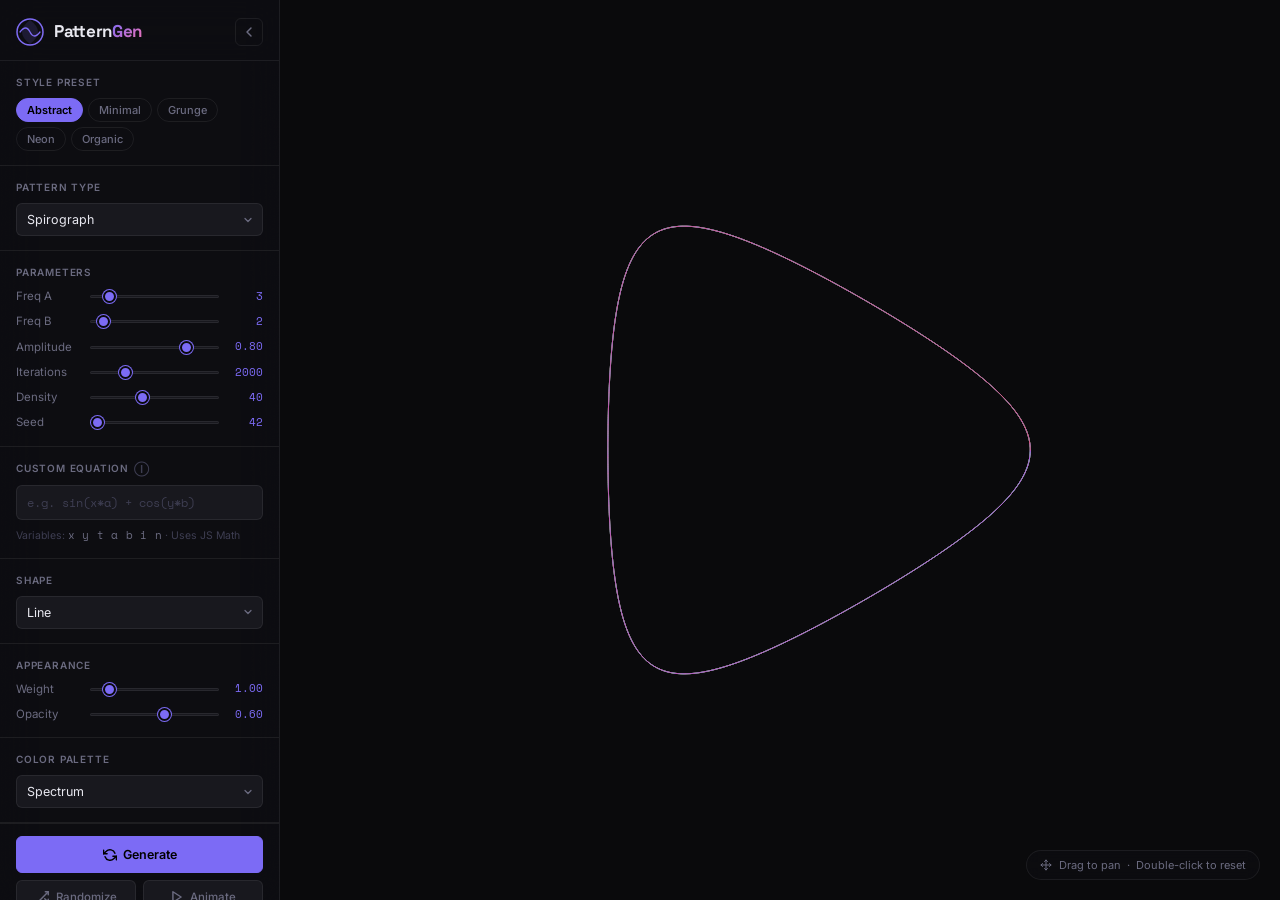
==== PatternGen/index.html @ 77119f1d "Added new app(patgen)" ====
<!DOCTYPE html>
<html lang="en">

<head>
    <meta charset="UTF-8" />
    <meta name="viewport" content="width=device-width, initial-scale=1.0" />
    <title>Pattern Generator — EverydAI</title>
    <meta name="description"
        content="Procedural aesthetic pattern generator — abstract, minimal, grunge, neon, organic. Driven by math, equations, and shapes." />
    <link rel="preconnect" href="https://fonts.googleapis.com" />
    <link rel="preconnect" href="https://fonts.gstatic.com" crossorigin />
    <link
        href="https://fonts.googleapis.com/css2?family=Inter:wght@300;400;500;600;700&family=Space+Grotesk:wght@400;500;600;700;800&family=Space+Mono:wght@400;700&display=swap"
        rel="stylesheet" />
    <link rel="stylesheet" href="style.css" />
</head>

<body data-preset="abstract">

    <!-- Background noise texture overlay -->
    <div class="bg-noise" aria-hidden="true"></div>

    <!-- ── App Shell ── -->
    <div class="app-shell">

        <!-- ── Sidebar ── -->
        <aside class="sidebar" id="sidebar">

            <!-- Sidebar header -->
            <div class="sidebar-header">
                <div class="app-logo">
                    <svg width="28" height="28" viewBox="0 0 28 28" fill="none" xmlns="http://www.w3.org/2000/svg"
                        aria-hidden="true">
                        <circle cx="14" cy="14" r="13" stroke="url(#pg-grad)" stroke-width="1.5" fill="none" />
                        <path d="M14 2 Q22 8 22 14 Q22 20 14 26 Q6 20 6 14 Q6 8 14 2Z" fill="url(#pg-grad)"
                            opacity="0.15" />
                        <path d="M4 14 Q10 6 14 14 Q18 22 24 14" stroke="url(#pg-grad)" stroke-width="1.3" fill="none"
                            stroke-linecap="round" />
                        <defs>
                            <linearGradient id="pg-grad" x1="0" y1="0" x2="28" y2="28">
                                <stop offset="0%" stop-color="var(--accent-a)" />
                                <stop offset="100%" stop-color="var(--accent-b)" />
                            </linearGradient>
                        </defs>
                    </svg>
                    <span class="app-title">Pattern<span class="accent-text">Gen</span></span>
                </div>
                <button class="sidebar-toggle" id="sidebar-toggle" title="Collapse sidebar" aria-label="Toggle sidebar">
                    <svg width="16" height="16" viewBox="0 0 24 24" fill="none" stroke="currentColor" stroke-width="2.2"
                        stroke-linecap="round" stroke-linejoin="round">
                        <polyline points="15 18 9 12 15 6"></polyline>
                    </svg>
                </button>
            </div>

            <!-- Style Presets -->
            <div class="control-group">
                <label class="group-label">Style Preset</label>
                <div class="preset-pills" id="preset-pills">
                    <button class="preset-pill active" data-preset="abstract">Abstract</button>
                    <button class="preset-pill" data-preset="minimal">Minimal</button>
                    <button class="preset-pill" data-preset="grunge">Grunge</button>
                    <button class="preset-pill" data-preset="neon">Neon</button>
                    <button class="preset-pill" data-preset="organic">Organic</button>
                </div>
            </div>

            <!-- Pattern Type -->
            <div class="control-group">
                <label class="group-label" for="pattern-type">Pattern Type</label>
                <div class="select-wrap">
                    <select id="pattern-type" class="styled-select">
                        <option value="spirograph">Spirograph</option>
                        <option value="lissajous">Lissajous</option>
                        <option value="rose">Rose Curve</option>
                        <option value="flowfield">Flow Field</option>
                        <option value="truchet">Truchet Tiles</option>
                        <option value="gridnoise">Grid Noise</option>
                        <option value="fractal">Fractal Burst</option>
                        <option value="crosshatch">Crosshatch</option>
                    </select>
                    <svg class="select-arrow" width="12" height="12" viewBox="0 0 24 24" fill="none"
                        stroke="currentColor" stroke-width="2.5" stroke-linecap="round" stroke-linejoin="round"
                        aria-hidden="true">
                        <polyline points="6 9 12 15 18 9"></polyline>
                    </svg>
                </div>
            </div>

            <!-- Numeric Controls -->
            <div class="control-group">
                <label class="group-label">Parameters</label>

                <div class="slider-row">
                    <span class="slider-label">Freq A</span>
                    <input type="range" id="freq-a" class="styled-range" min="1" max="20" step="0.5" value="3" />
                    <span class="slider-val" id="freq-a-val">3</span>
                </div>

                <div class="slider-row">
                    <span class="slider-label">Freq B</span>
                    <input type="range" id="freq-b" class="styled-range" min="1" max="20" step="0.5" value="2" />
                    <span class="slider-val" id="freq-b-val">2</span>
                </div>

                <div class="slider-row">
                    <span class="slider-label">Amplitude</span>
                    <input type="range" id="amplitude" class="styled-range" min="0.1" max="1" step="0.01" value="0.8" />
                    <span class="slider-val" id="amplitude-val">0.8</span>
                </div>

                <div class="slider-row">
                    <span class="slider-label">Iterations</span>
                    <input type="range" id="iterations" class="styled-range" min="50" max="8000" step="50"
                        value="2000" />
                    <span class="slider-val" id="iterations-val">2000</span>
                </div>

                <div class="slider-row">
                    <span class="slider-label">Density</span>
                    <input type="range" id="density" class="styled-range" min="1" max="100" step="1" value="40" />
                    <span class="slider-val" id="density-val">40</span>
                </div>

                <div class="slider-row">
                    <span class="slider-label">Seed</span>
                    <input type="range" id="seed" class="styled-range" min="0" max="9999" step="1" value="42" />
                    <span class="slider-val" id="seed-val">42</span>
                </div>
            </div>

            <!-- Equation field -->
            <div class="control-group">
                <label class="group-label" for="equation">Custom Equation
                    <span class="group-hint"
                        title="Variables: x, y, t, a, b, i, n. Applied per iteration to modulate the output.">ⓘ</span>
                </label>
                <div class="eq-input-wrap">
                    <input type="text" id="equation" class="eq-input" placeholder="e.g. sin(x*a) + cos(y*b)"
                        spellcheck="false" autocomplete="off" />
                    <span class="eq-status" id="eq-status"></span>
                </div>
                <p class="eq-hint">Variables: <code>x y t a b i n</code> · Uses JS Math</p>
            </div>

            <!-- Shape & Style -->
            <div class="control-group">
                <label class="group-label" for="shape-type">Shape</label>
                <div class="select-wrap">
                    <select id="shape-type" class="styled-select">
                        <option value="line">Line</option>
                        <option value="circle">Circle</option>
                        <option value="polygon">Polygon</option>
                        <option value="arc">Arc</option>
                        <option value="dot">Dot</option>
                    </select>
                    <svg class="select-arrow" width="12" height="12" viewBox="0 0 24 24" fill="none"
                        stroke="currentColor" stroke-width="2.5" stroke-linecap="round" stroke-linejoin="round"
                        aria-hidden="true">
                        <polyline points="6 9 12 15 18 9"></polyline>
                    </svg>
                </div>
                <!-- Polygon sides — shown only when shape = polygon -->
                <div class="slider-row poly-sides-row" id="poly-sides-row">
                    <span class="slider-label">Sides</span>
                    <input type="range" id="poly-sides" class="styled-range" min="3" max="12" step="1" value="6" />
                    <span class="slider-val" id="poly-sides-val">6</span>
                </div>
            </div>

            <div class="control-group">
                <label class="group-label">Appearance</label>

                <div class="slider-row">
                    <span class="slider-label">Weight</span>
                    <input type="range" id="line-weight" class="styled-range" min="0.2" max="8" step="0.1" value="1" />
                    <span class="slider-val" id="line-weight-val">1</span>
                </div>

                <div class="slider-row">
                    <span class="slider-label">Opacity</span>
                    <input type="range" id="opacity" class="styled-range" min="0.02" max="1" step="0.01" value="0.6" />
                    <span class="slider-val" id="opacity-val">0.6</span>
                </div>
            </div>

            <!-- Color Palette -->
            <div class="control-group">
                <label class="group-label" for="color-palette">Color Palette</label>
                <div class="select-wrap">
                    <select id="color-palette" class="styled-select">
                        <option value="mono">Mono</option>
                        <option value="duotone">Duotone</option>
                        <option value="spectrum" selected>Spectrum</option>
                        <option value="grunge">Grunge</option>
                        <option value="neon">Neon</option>
                        <option value="fire">Fire</option>
                        <option value="ice">Ice</option>
                    </select>
                    <svg class="select-arrow" width="12" height="12" viewBox="0 0 24 24" fill="none"
                        stroke="currentColor" stroke-width="2.5" stroke-linecap="round" stroke-linejoin="round"
                        aria-hidden="true">
                        <polyline points="6 9 12 15 18 9"></polyline>
                    </svg>
                </div>
            </div>

            <!-- Sidebar footer actions -->
            <div class="sidebar-actions">
                <button class="btn-action btn-generate" id="btn-generate">
                    <svg width="14" height="14" viewBox="0 0 24 24" fill="none" stroke="currentColor" stroke-width="2.5"
                        stroke-linecap="round" stroke-linejoin="round">
                        <polyline points="1 4 1 10 7 10" />
                        <polyline points="23 20 23 14 17 14" />
                        <path d="M20.49 9A9 9 0 0 0 5.64 5.64L1 10m22 4l-4.64 4.36A9 9 0 0 1 3.51 15" />
                    </svg>
                    Generate
                </button>
                <button class="btn-action btn-randomize" id="btn-randomize">
                    <svg width="14" height="14" viewBox="0 0 24 24" fill="none" stroke="currentColor" stroke-width="2.5"
                        stroke-linecap="round" stroke-linejoin="round">
                        <polyline points="16 3 21 3 21 8" />
                        <line x1="4" y1="20" x2="21" y2="3" />
                        <polyline points="21 16 21 21 16 21" />
                        <line x1="15" y1="15" x2="21" y2="21" />
                    </svg>
                    Randomize
                </button>
                <button class="btn-action btn-animate" id="btn-animate">
                    <svg width="14" height="14" viewBox="0 0 24 24" fill="none" stroke="currentColor" stroke-width="2.5"
                        stroke-linecap="round" stroke-linejoin="round">
                        <polygon points="5 3 19 12 5 21 5 3" />
                    </svg>
                    Animate
                </button>
                <button class="btn-action btn-export" id="btn-export">
                    <svg width="14" height="14" viewBox="0 0 24 24" fill="none" stroke="currentColor" stroke-width="2.5"
                        stroke-linecap="round" stroke-linejoin="round">
                        <path d="M21 15v4a2 2 0 0 1-2 2H5a2 2 0 0 1-2-2v-4" />
                        <polyline points="7 10 12 15 17 10" />
                        <line x1="12" y1="15" x2="12" y2="3" />
                    </svg>
                    Export PNG
                </button>
            </div>

        </aside>

        <!-- ── Canvas Stage ── -->
        <main class="stage" id="stage">

            <!-- Floating toolbar when sidebar is collapsed -->
            <div class="stage-toolbar" id="stage-toolbar">
                <button class="stage-tb-btn" id="expand-sidebar" title="Open controls"
                    aria-label="Open controls sidebar">
                    <svg width="16" height="16" viewBox="0 0 24 24" fill="none" stroke="currentColor" stroke-width="2.2"
                        stroke-linecap="round" stroke-linejoin="round">
                        <line x1="3" y1="6" x2="21" y2="6" />
                        <line x1="3" y1="12" x2="21" y2="12" />
                        <line x1="3" y1="18" x2="21" y2="18" />
                    </svg>
                </button>
                <span class="stage-tb-label" id="active-pattern-label">Spirograph</span>
                <span class="stage-preset-badge" id="active-preset-badge">Abstract</span>
            </div>

            <canvas id="pattern-canvas" title="Drag to pan · Double-click to reset"></canvas>
            <!-- Pan hint (fades after first drag) -->
            <div class="pan-hint" id="pan-hint" aria-hidden="true">
                <svg width="12" height="12" viewBox="0 0 24 24" fill="none" stroke="currentColor" stroke-width="2"
                    stroke-linecap="round" stroke-linejoin="round">
                    <path d="M5 9l-3 3 3 3M9 5l3-3 3 3M15 19l-3 3-3-3M19 9l3 3-3 3M2 12h20M12 2v20" />
                </svg>
                Drag to pan &nbsp;·&nbsp; Double-click to reset
            </div>

            <!-- Render overlay (loading spinner) -->
            <div class="render-overlay" id="render-overlay" aria-hidden="true">
                <div class="render-spinner"></div>
            </div>

            <!-- Error toast -->
            <div class="toast" id="toast" role="status" aria-live="polite"></div>

        </main>

    </div>

    <script src="app.js"></script>
</body>

</html>
---- PatternGen/style.css ----
/* ──────────────────────────────────────────────────────────────
   Pattern Generator — style.css
   EverydAI · Dark-first, premium aesthetic
────────────────────────────────────────────────────────────── */

/* ── Google Fonts imported in HTML ── */

/* ── Design tokens ── */
:root {
    --bg: #0a0a0c;
    --surface: #111115;
    --surface-2: #18181e;
    --border: rgba(255, 255, 255, 0.07);
    --border-hover: rgba(255, 255, 255, 0.14);
    --text: #e8e8f0;
    --text-muted: #6b6b80;
    --text-dim: #3e3e52;

    --accent-a: #7c6bf5;
    --accent-b: #f072b6;
    --accent-mid: #a168dd;

    --sidebar-w: 280px;
    --sidebar-bg: rgba(14, 14, 18, 0.92);

    --radius-sm: 6px;
    --radius-md: 10px;
    --radius-lg: 16px;

    --shadow-card: 0 0 0 1px var(--border), 0 8px 32px rgba(0, 0, 0, 0.45);

    --font-sans: 'Inter', system-ui, sans-serif;
    --font-display: 'Space Grotesk', system-ui, sans-serif;
    --font-mono: 'Space Mono', monospace;

    --ease-out: cubic-bezier(0.22, 1, 0.36, 1);
    --ease-spring: cubic-bezier(0.34, 1.56, 0.64, 1);

    /* Preset overrides */
    --preset-accent: var(--accent-a);
}

/* Preset-specific accent colors */
[data-preset="abstract"] {
    --preset-accent: #7c6bf5;
    --preset-accent-b: #f072b6;
}

[data-preset="minimal"] {
    --preset-accent: #d0d0d8;
    --preset-accent-b: #888896;
}

[data-preset="grunge"] {
    --preset-accent: #b05a2a;
    --preset-accent-b: #7a4010;
}

[data-preset="neon"] {
    --preset-accent: #00ffe0;
    --preset-accent-b: #ff00aa;
}

[data-preset="organic"] {
    --preset-accent: #4ec994;
    --preset-accent-b: #b8e04a;
}

/* ── Reset ── */
*,
*::before,
*::after {
    box-sizing: border-box;
    margin: 0;
    padding: 0;
}

html,
body {
    height: 100%;
    width: 100%;
    overflow: hidden;
}

body {
    font-family: var(--font-sans);
    background: var(--bg);
    color: var(--text);
    font-size: 13px;
    line-height: 1.5;
    -webkit-font-smoothing: antialiased;
}

/* ── Noise texture overlay ── */
.bg-noise {
    position: fixed;
    inset: 0;
    pointer-events: none;
    z-index: 0;
    opacity: 0.04;
    background-image: url("data:image/svg+xml,%3Csvg viewBox='0 0 256 256' xmlns='http://www.w3.org/2000/svg'%3E%3Cfilter id='n'%3E%3CfeTurbulence type='fractalNoise' baseFrequency='0.9' numOctaves='4' stitchTiles='stitch'/%3E%3C/filter%3E%3Crect width='100%25' height='100%25' filter='url(%23n)'/%3E%3C/svg%3E");
    background-size: 200px 200px;
}

/* ── App shell ── */
.app-shell {
    position: relative;
    z-index: 1;
    display: flex;
    height: 100vh;
    width: 100vw;
    overflow: hidden;
}

/* ══════════════════════════════════════════
   SIDEBAR
══════════════════════════════════════════ */
.sidebar {
    width: var(--sidebar-w);
    min-width: var(--sidebar-w);
    height: 100%;
    background: var(--sidebar-bg);
    backdrop-filter: blur(20px) saturate(1.4);
    -webkit-backdrop-filter: blur(20px) saturate(1.4);
    border-right: 1px solid var(--border);
    display: flex;
    flex-direction: column;
    gap: 0;
    overflow-y: auto;
    overflow-x: hidden;
    transition: width 0.35s var(--ease-out), min-width 0.35s var(--ease-out), opacity 0.3s ease;
    scrollbar-width: thin;
    scrollbar-color: var(--border) transparent;
}

.sidebar::-webkit-scrollbar {
    width: 4px;
}

.sidebar::-webkit-scrollbar-track {
    background: transparent;
}

.sidebar::-webkit-scrollbar-thumb {
    background: var(--border);
    border-radius: 4px;
}

.sidebar.collapsed {
    width: 0;
    min-width: 0;
    opacity: 0;
    pointer-events: none;
}

/* ── Sidebar header ── */
.sidebar-header {
    display: flex;
    align-items: center;
    justify-content: space-between;
    padding: 18px 16px 14px;
    border-bottom: 1px solid var(--border);
    position: sticky;
    top: 0;
    background: var(--sidebar-bg);
    backdrop-filter: blur(20px);
    z-index: 10;
}

.app-logo {
    display: flex;
    align-items: center;
    gap: 10px;
}

.app-title {
    font-family: var(--font-display);
    font-size: 17px;
    font-weight: 700;
    letter-spacing: -0.3px;
    color: var(--text);
}

.accent-text {
    background: linear-gradient(135deg, var(--preset-accent), var(--preset-accent-b, var(--accent-b)));
    -webkit-background-clip: text;
    -webkit-text-fill-color: transparent;
    background-clip: text;
}

.sidebar-toggle {
    width: 28px;
    height: 28px;
    border: 1px solid var(--border);
    border-radius: var(--radius-sm);
    background: transparent;
    color: var(--text-muted);
    cursor: pointer;
    display: flex;
    align-items: center;
    justify-content: center;
    transition: background 0.2s, color 0.2s, border-color 0.2s;
}

.sidebar-toggle:hover {
    background: var(--surface-2);
    color: var(--text);
    border-color: var(--border-hover);
}

/* ── Control groups ── */
.control-group {
    padding: 14px 16px;
    border-bottom: 1px solid var(--border);
    display: flex;
    flex-direction: column;
    gap: 8px;
}

.group-label {
    font-size: 10px;
    font-weight: 600;
    letter-spacing: 0.08em;
    text-transform: uppercase;
    color: var(--text-muted);
    display: flex;
    align-items: center;
    gap: 5px;
}

.group-hint {
    cursor: help;
    color: var(--text-dim);
    font-style: normal;
    font-size: 11px;
    transition: color 0.2s;
}

.group-hint:hover {
    color: var(--preset-accent);
}

/* ── Preset pills ── */
.preset-pills {
    display: flex;
    flex-wrap: wrap;
    gap: 5px;
}

.preset-pill {
    padding: 4px 10px;
    border-radius: 20px;
    border: 1px solid var(--border);
    background: transparent;
    color: var(--text-muted);
    font-size: 11px;
    font-family: var(--font-sans);
    font-weight: 500;
    cursor: pointer;
    transition: all 0.2s var(--ease-out);
    white-space: nowrap;
}

.preset-pill:hover {
    border-color: var(--border-hover);
    color: var(--text);
}

.preset-pill.active {
    background: var(--preset-accent);
    border-color: var(--preset-accent);
    color: #000;
    font-weight: 600;
}

[data-preset="minimal"] .preset-pill.active {
    color: #111;
}

[data-preset="grunge"] .preset-pill.active {
    color: #f0e0d0;
}

/* ── Styled select ── */
.select-wrap {
    position: relative;
}

.styled-select {
    width: 100%;
    padding: 8px 30px 8px 10px;
    background: var(--surface-2);
    border: 1px solid var(--border);
    border-radius: var(--radius-sm);
    color: var(--text);
    font-family: var(--font-sans);
    font-size: 12.5px;
    cursor: pointer;
    appearance: none;
    -webkit-appearance: none;
    outline: none;
    transition: border-color 0.2s;
}

.styled-select:hover {
    border-color: var(--border-hover);
}

.styled-select:focus {
    border-color: var(--preset-accent);
}

.styled-select option {
    background: var(--surface);
    color: var(--text);
}

.select-arrow {
    position: absolute;
    right: 9px;
    top: 50%;
    transform: translateY(-50%);
    color: var(--text-muted);
    pointer-events: none;
}

/* ── Sliders ── */
.slider-row {
    display: grid;
    grid-template-columns: 66px 1fr 36px;
    align-items: center;
    gap: 8px;
}

.slider-label {
    font-size: 11.5px;
    color: var(--text-muted);
    white-space: nowrap;
}

.slider-val {
    font-family: var(--font-mono);
    font-size: 10.5px;
    color: var(--preset-accent);
    text-align: right;
}

.styled-range {
    -webkit-appearance: none;
    appearance: none;
    width: 100%;
    height: 3px;
    background: var(--surface-2);
    border-radius: 8px;
    outline: none;
    cursor: pointer;
    border: 1px solid var(--border);
    transition: background 0.2s;
}

.styled-range::-webkit-slider-thumb {
    -webkit-appearance: none;
    appearance: none;
    width: 13px;
    height: 13px;
    border-radius: 50%;
    background: var(--preset-accent);
    cursor: pointer;
    border: 2px solid var(--bg);
    box-shadow: 0 0 0 1px var(--preset-accent);
    transition: transform 0.15s var(--ease-spring), box-shadow 0.15s;
}

.styled-range::-webkit-slider-thumb:hover {
    transform: scale(1.25);
    box-shadow: 0 0 0 3px rgba(124, 107, 245, 0.25);
}

.styled-range::-moz-range-thumb {
    width: 13px;
    height: 13px;
    border-radius: 50%;
    background: var(--preset-accent);
    cursor: pointer;
    border: 2px solid var(--bg);
}

/* ── Equation input ── */
.eq-input-wrap {
    position: relative;
}

.eq-input {
    width: 100%;
    padding: 8px 28px 8px 10px;
    background: var(--surface-2);
    border: 1px solid var(--border);
    border-radius: var(--radius-sm);
    color: var(--text);
    font-family: var(--font-mono);
    font-size: 11.5px;
    outline: none;
    transition: border-color 0.2s;
}

.eq-input::placeholder {
    color: var(--text-dim);
}

.eq-input:hover {
    border-color: var(--border-hover);
}

.eq-input:focus {
    border-color: var(--preset-accent);
}

.eq-input.eq-error {
    border-color: #e05c5c;
}

.eq-input.eq-ok {
    border-color: #4ec994;
}

.eq-status {
    position: absolute;
    right: 9px;
    top: 50%;
    transform: translateY(-50%);
    font-size: 13px;
    pointer-events: none;
}

.eq-hint {
    font-size: 10.5px;
    color: var(--text-dim);
    line-height: 1.4;
}

.eq-hint code {
    font-family: var(--font-mono);
    color: var(--text-muted);
    letter-spacing: 0.02em;
}

/* ── Sidebar action buttons ── */
.sidebar-actions {
    padding: 12px 16px 20px;
    display: grid;
    grid-template-columns: 1fr 1fr;
    gap: 7px;
    margin-top: auto;
    border-top: 1px solid var(--border);
}

.btn-action {
    display: flex;
    align-items: center;
    justify-content: center;
    gap: 6px;
    padding: 9px 10px;
    border-radius: var(--radius-sm);
    border: 1px solid var(--border);
    background: var(--surface-2);
    color: var(--text-muted);
    font-family: var(--font-sans);
    font-size: 11.5px;
    font-weight: 500;
    cursor: pointer;
    transition: all 0.2s var(--ease-out);
    white-space: nowrap;
}

.btn-action:hover {
    border-color: var(--border-hover);
    color: var(--text);
    background: var(--surface);
    transform: translateY(-1px);
}

.btn-generate {
    grid-column: 1 / -1;
    background: var(--preset-accent);
    border-color: var(--preset-accent);
    color: #000;
    font-weight: 600;
    font-size: 12.5px;
    padding: 10px;
}

.btn-generate:hover {
    opacity: 0.88;
    color: #000;
    background: var(--preset-accent);
    border-color: var(--preset-accent);
}

.btn-animate.is-animating {
    background: rgba(78, 201, 148, 0.15);
    border-color: #4ec994;
    color: #4ec994;
}

.btn-animate.is-animating:hover {
    background: rgba(78, 201, 148, 0.22);
}

/* ══════════════════════════════════════════
   STAGE / CANVAS
══════════════════════════════════════════ */
.stage {
    flex: 1;
    position: relative;
    display: flex;
    align-items: center;
    justify-content: center;
    overflow: hidden;
    background: var(--bg);
    transition: background 0.5s ease;
}

/* Stage background per preset */
[data-preset="grunge"] .stage {
    background: #0c0a08;
}

[data-preset="neon"] .stage {
    background: #04040e;
}

[data-preset="organic"] .stage {
    background: #060e0a;
}

[data-preset="minimal"] .stage {
    background: #0f0f0f;
}

/* ── Pan hint ── */
.pan-hint {
    position: absolute;
    bottom: 20px;
    right: 20px;
    display: flex;
    align-items: center;
    gap: 7px;
    font-size: 11px;
    color: var(--text-muted);
    background: rgba(14, 14, 18, 0.7);
    border: 1px solid var(--border);
    border-radius: 20px;
    padding: 6px 13px;
    pointer-events: none;
    backdrop-filter: blur(8px);
    opacity: 1;
    transition: opacity 0.6s ease;
    z-index: 10;
}

.pan-hint.hidden {
    opacity: 0;
}

/* ── Poly sides row (hidden unless polygon selected) ── */
.poly-sides-row {
    display: none;
    margin-top: 8px;
    padding-top: 8px;
    border-top: 1px solid var(--border);
}

.poly-sides-row.visible {
    display: grid;
}

#pattern-canvas {
    display: block;
    cursor: grab;
}

#pattern-canvas.dragging {
    cursor: grabbing;
}

#pattern-canvas {
    position: absolute;
    inset: 0;
    width: 100% !important;
    height: 100% !important;
}

/* ── Stage floating toolbar ── */
.stage-toolbar {
    position: absolute;
    top: 16px;
    left: 16px;
    display: flex;
    align-items: center;
    gap: 8px;
    z-index: 20;
    opacity: 0;
    pointer-events: none;
    transition: opacity 0.25s ease;
}

.sidebar.collapsed~.stage .stage-toolbar,
.stage-toolbar.visible {
    opacity: 1;
    pointer-events: all;
}

.stage-tb-btn {
    width: 34px;
    height: 34px;
    border-radius: var(--radius-sm);
    border: 1px solid var(--border);
    background: rgba(14, 14, 18, 0.85);
    backdrop-filter: blur(12px);
    color: var(--text-muted);
    cursor: pointer;
    display: flex;
    align-items: center;
    justify-content: center;
    transition: all 0.2s;
}

.stage-tb-btn:hover {
    color: var(--text);
    border-color: var(--border-hover);
}

.stage-tb-label {
    font-family: var(--font-display);
    font-size: 12px;
    font-weight: 600;
    color: var(--text-muted);
    padding: 5px 10px;
    background: rgba(14, 14, 18, 0.8);
    backdrop-filter: blur(12px);
    border: 1px solid var(--border);
    border-radius: var(--radius-sm);
}

.stage-preset-badge {
    font-size: 10px;
    font-weight: 600;
    letter-spacing: 0.06em;
    text-transform: uppercase;
    color: var(--preset-accent);
    padding: 4px 9px;
    border: 1px solid var(--preset-accent);
    border-radius: 20px;
    background: rgba(124, 107, 245, 0.08);
}

/* ── Render overlay ── */
.render-overlay {
    position: absolute;
    inset: 0;
    display: flex;
    align-items: center;
    justify-content: center;
    background: rgba(10, 10, 12, 0.6);
    backdrop-filter: blur(4px);
    z-index: 30;
    opacity: 0;
    pointer-events: none;
    transition: opacity 0.2s;
}

.render-overlay.visible {
    opacity: 1;
    pointer-events: all;
}

.render-spinner {
    width: 36px;
    height: 36px;
    border: 2px solid var(--border);
    border-top-color: var(--preset-accent);
    border-radius: 50%;
    animation: spin 0.7s linear infinite;
}

@keyframes spin {
    to {
        transform: rotate(360deg);
    }
}

/* ── Toast ── */
.toast {
    position: absolute;
    bottom: 24px;
    left: 50%;
    transform: translateX(-50%) translateY(12px);
    background: var(--surface);
    border: 1px solid var(--border);
    color: var(--text);
    font-size: 12px;
    font-weight: 500;
    padding: 9px 18px;
    border-radius: 20px;
    backdrop-filter: blur(12px);
    white-space: nowrap;
    opacity: 0;
    pointer-events: none;
    transition: opacity 0.25s, transform 0.25s var(--ease-out);
    z-index: 50;
    box-shadow: var(--shadow-card);
}

.toast.show {
    opacity: 1;
    transform: translateX(-50%) translateY(0);
}

/* ══════════════════════════════════════════
   ANIMATIONS & TRANSITIONS
══════════════════════════════════════════ */
@keyframes float-in {
    from {
        opacity: 0;
        transform: translateY(6px);
    }

    to {
        opacity: 1;
        transform: translateY(0);
    }
}

.sidebar>* {
    animation: float-in 0.35s var(--ease-out) both;
}

/* Stagger sidebar sections */
.sidebar>*:nth-child(1) {
    animation-delay: 0.02s;
}

.sidebar>*:nth-child(2) {
    animation-delay: 0.05s;
}

.sidebar>*:nth-child(3) {
    animation-delay: 0.08s;
}

.sidebar>*:nth-child(4) {
    animation-delay: 0.11s;
}

.sidebar>*:nth-child(5) {
    animation-delay: 0.14s;
}

.sidebar>*:nth-child(6) {
    animation-delay: 0.17s;
}

.sidebar>*:nth-child(7) {
    animation-delay: 0.20s;
}

.sidebar>*:nth-child(8) {
    animation-delay: 0.23s;
}

/* ── Scrollbar for entire page ── */
::-webkit-scrollbar {
    width: 5px;
    height: 5px;
}

::-webkit-scrollbar-track {
    background: transparent;
}

::-webkit-scrollbar-thumb {
    background: var(--border);
    border-radius: 8px;
}

::-webkit-scrollbar-thumb:hover {
    background: var(--border-hover);
}

/* ── Focus styles ── */
*:focus-visible {
    outline: 2px solid var(--preset-accent);
    outline-offset: 2px;
}
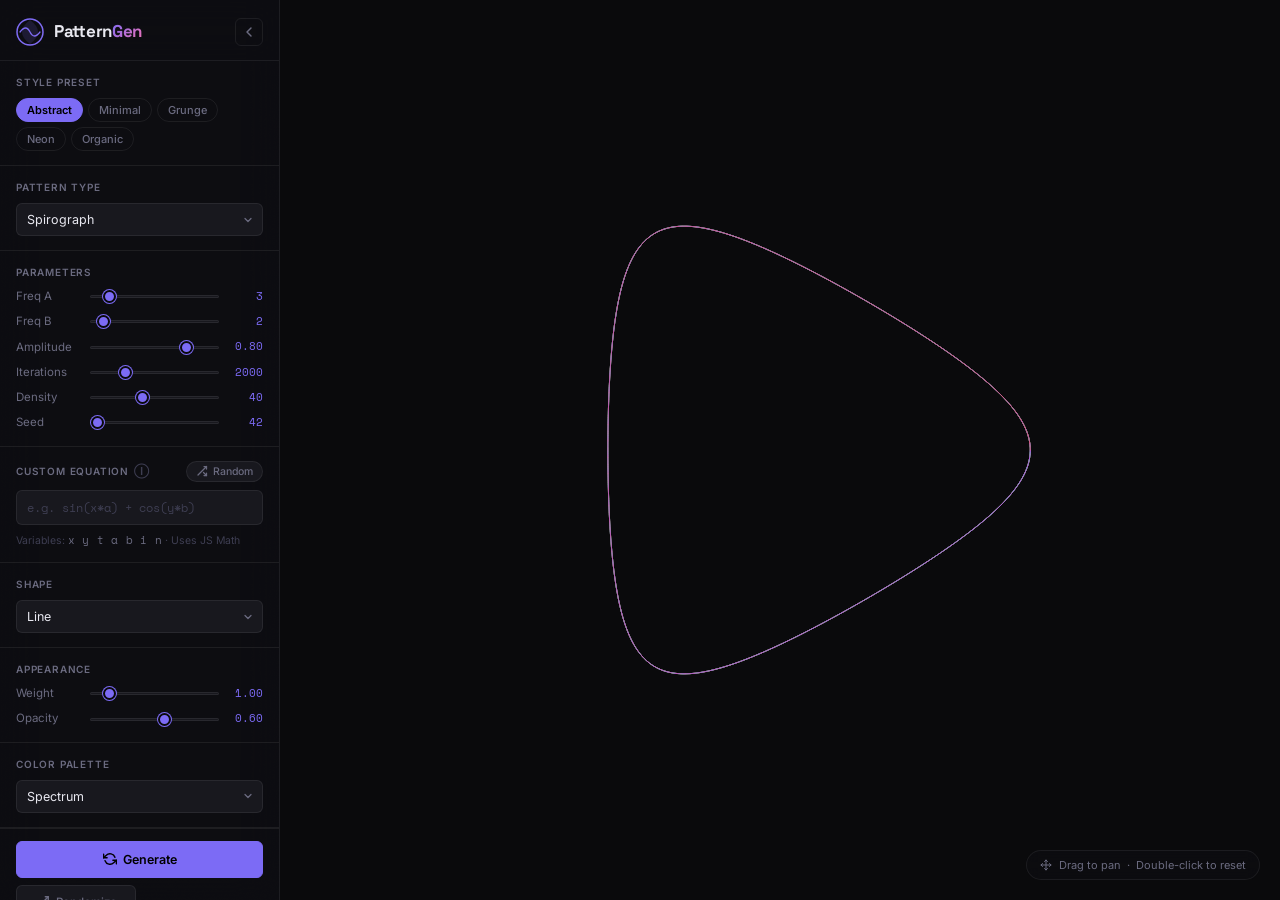
==== commit 6b88d23c: "randeq" ====
--- a/PatternGen/index.html
+++ b/PatternGen/index.html
@@ -131,10 +131,23 @@
 
             <!-- Equation field -->
             <div class="control-group">
-                <label class="group-label" for="equation">Custom Equation
-                    <span class="group-hint"
-                        title="Variables: x, y, t, a, b, i, n. Applied per iteration to modulate the output.">ⓘ</span>
-                </label>
+                <div class="eq-label-row">
+                    <label class="group-label" for="equation">Custom Equation
+                        <span class="group-hint"
+                            title="Variables: x, y, t, a, b, i, n. Applied per iteration to modulate the output.">ⓘ</span>
+                    </label>
+                    <button class="btn-rand-eq" id="btn-rand-eq" title="Pick a random equation"
+                        aria-label="Random equation">
+                        <svg width="12" height="12" viewBox="0 0 24 24" fill="none" stroke="currentColor"
+                            stroke-width="2.5" stroke-linecap="round" stroke-linejoin="round">
+                            <polyline points="16 3 21 3 21 8" />
+                            <line x1="4" y1="20" x2="21" y2="3" />
+                            <polyline points="21 16 21 21 16 21" />
+                            <line x1="15" y1="15" x2="21" y2="21" />
+                        </svg>
+                        Random
+                    </button>
+                </div>
                 <div class="eq-input-wrap">
                     <input type="text" id="equation" class="eq-input" placeholder="e.g. sin(x*a) + cos(y*b)"
                         spellcheck="false" autocomplete="off" />
@@ -226,13 +239,6 @@
                     </svg>
                     Randomize
                 </button>
-                <button class="btn-action btn-animate" id="btn-animate">
-                    <svg width="14" height="14" viewBox="0 0 24 24" fill="none" stroke="currentColor" stroke-width="2.5"
-                        stroke-linecap="round" stroke-linejoin="round">
-                        <polygon points="5 3 19 12 5 21 5 3" />
-                    </svg>
-                    Animate
-                </button>
                 <button class="btn-action btn-export" id="btn-export">
                     <svg width="14" height="14" viewBox="0 0 24 24" fill="none" stroke="currentColor" stroke-width="2.5"
                         stroke-linecap="round" stroke-linejoin="round">
--- a/PatternGen/style.css
+++ b/PatternGen/style.css
@@ -432,6 +432,38 @@
     pointer-events: none;
 }
 
+/* ── Equation label row (label + random button) ── */
+.eq-label-row {
+    display: flex;
+    align-items: center;
+    justify-content: space-between;
+    gap: 8px;
+}
+
+.btn-rand-eq {
+    display: inline-flex;
+    align-items: center;
+    gap: 5px;
+    padding: 3px 9px;
+    border-radius: 20px;
+    border: 1px solid var(--border);
+    background: var(--surface-2);
+    color: var(--text-muted);
+    font-size: 10.5px;
+    font-family: var(--font-sans);
+    font-weight: 500;
+    cursor: pointer;
+    transition: all 0.18s var(--ease-out);
+    white-space: nowrap;
+    flex-shrink: 0;
+}
+
+.btn-rand-eq:hover {
+    border-color: var(--preset-accent);
+    color: var(--preset-accent);
+    background: rgba(124, 107, 245, 0.08);
+}
+
 .eq-hint {
     font-size: 10.5px;
     color: var(--text-dim);
@@ -452,6 +484,11 @@
     gap: 7px;
     margin-top: auto;
     border-top: 1px solid var(--border);
+}
+
+/* Export button spans full width now that Animate is removed */
+.btn-export {
+    grid-column: 1 / -1;
 }
 
 .btn-action {
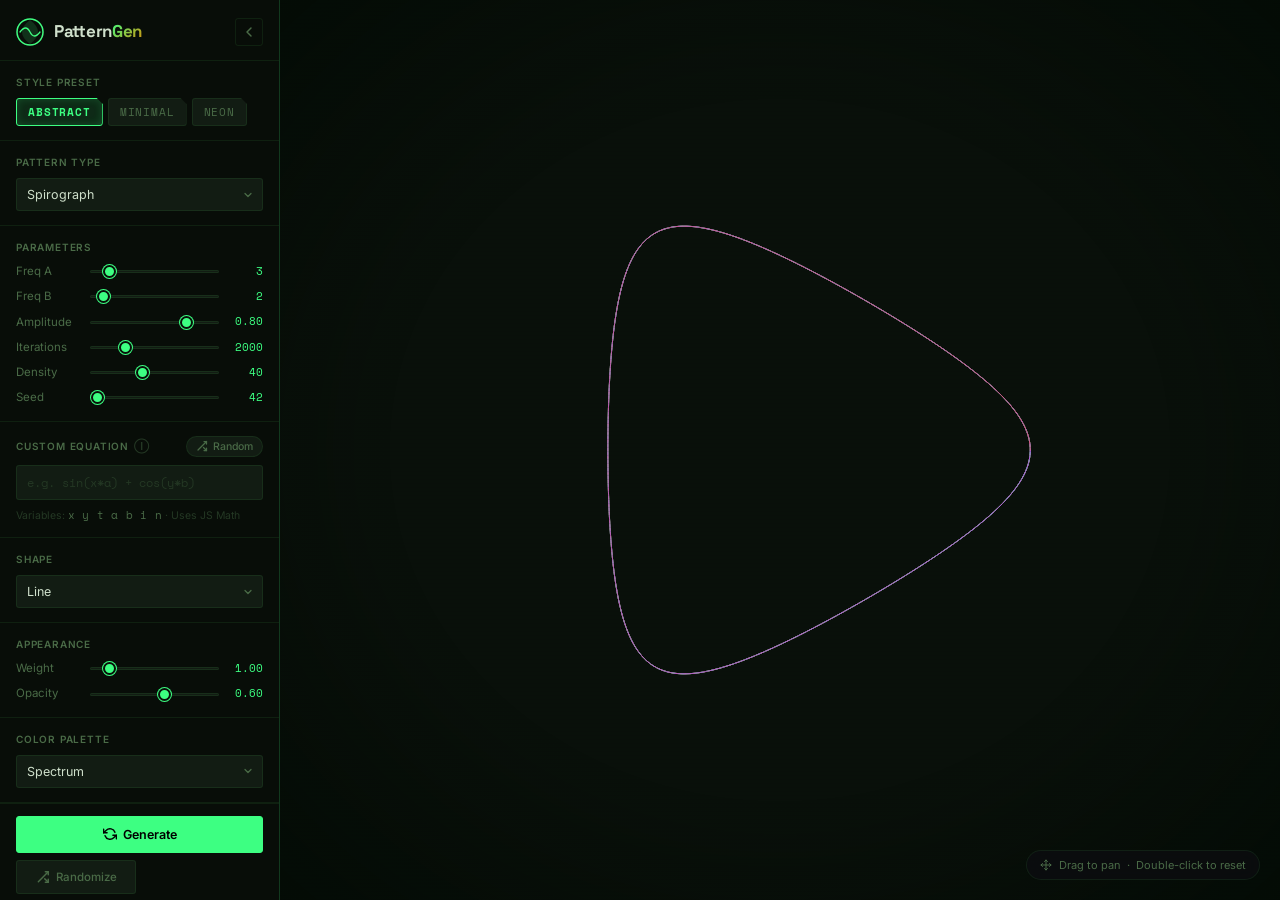
==== commit 6fff47db: "new app(what hairstyle?)" ====
--- a/PatternGen/index.html
+++ b/PatternGen/index.html
@@ -59,9 +59,7 @@
                 <div class="preset-pills" id="preset-pills">
                     <button class="preset-pill active" data-preset="abstract">Abstract</button>
                     <button class="preset-pill" data-preset="minimal">Minimal</button>
-                    <button class="preset-pill" data-preset="grunge">Grunge</button>
                     <button class="preset-pill" data-preset="neon">Neon</button>
-                    <button class="preset-pill" data-preset="organic">Organic</button>
                 </div>
             </div>
 
@@ -78,6 +76,8 @@
                         <option value="gridnoise">Grid Noise</option>
                         <option value="fractal">Fractal Burst</option>
                         <option value="crosshatch">Crosshatch</option>
+                        <option value="lattice">Lattice</option>
+                        <option value="densehatch">Dense Hatch</option>
                     </select>
                     <svg class="select-arrow" width="12" height="12" viewBox="0 0 24 24" fill="none"
                         stroke="currentColor" stroke-width="2.5" stroke-linecap="round" stroke-linejoin="round"
--- a/PatternGen/style.css
+++ b/PatternGen/style.css
@@ -1,33 +1,34 @@
-/* ──────────────────────────────────────────────────────────────
+/* ───────────────────────────────────────────────────────────────
    Pattern Generator — style.css
-   EverydAI · Dark-first, premium aesthetic
-────────────────────────────────────────────────────────────── */
-
-/* ── Google Fonts imported in HTML ── */
+   EverydAI · RE7 Inventory — tactical dark terminal aesthetic
+─────────────────────────────────────────────────────────────── */
 
 /* ── Design tokens ── */
 :root {
-    --bg: #0a0a0c;
-    --surface: #111115;
-    --surface-2: #18181e;
-    --border: rgba(255, 255, 255, 0.07);
-    --border-hover: rgba(255, 255, 255, 0.14);
-    --text: #e8e8f0;
-    --text-muted: #6b6b80;
-    --text-dim: #3e3e52;
-
-    --accent-a: #7c6bf5;
-    --accent-b: #f072b6;
-    --accent-mid: #a168dd;
+    /* RE7 dark industrial palette */
+    --bg: #09100a;
+    --surface: #0d140e;
+    --surface-2: #121c13;
+    --border: rgba(80, 200, 90, 0.10);
+    --border-hover: rgba(80, 200, 90, 0.22);
+    --text: #cfe0cb;
+    --text-muted: #4a6b47;
+    --text-dim: #243824;
+
+    /* Neon green (primary) + amber (secondary) */
+    --accent-a: #3dff82;
+    --accent-b: #d4900a;
+    --accent-mid: #22cc58;
 
     --sidebar-w: 280px;
-    --sidebar-bg: rgba(14, 14, 18, 0.92);
-
-    --radius-sm: 6px;
-    --radius-md: 10px;
-    --radius-lg: 16px;
-
-    --shadow-card: 0 0 0 1px var(--border), 0 8px 32px rgba(0, 0, 0, 0.45);
+    --sidebar-bg: rgba(9, 14, 9, 0.96);
+
+    --radius-sm: 3px;
+    /* sharper corners = more tactical */
+    --radius-md: 5px;
+    --radius-lg: 8px;
+
+    --shadow-card: 0 0 0 1px var(--border), 0 8px 32px rgba(0, 0, 0, 0.6);
 
     --font-sans: 'Inter', system-ui, sans-serif;
     --font-display: 'Space Grotesk', system-ui, sans-serif;
@@ -38,32 +39,23 @@
 
     /* Preset overrides */
     --preset-accent: var(--accent-a);
+    --preset-accent-b: var(--accent-b);
 }
 
 /* Preset-specific accent colors */
 [data-preset="abstract"] {
-    --preset-accent: #7c6bf5;
-    --preset-accent-b: #f072b6;
+    --preset-accent: #3dff82;
+    --preset-accent-b: #d4900a;
 }
 
 [data-preset="minimal"] {
-    --preset-accent: #d0d0d8;
-    --preset-accent-b: #888896;
-}
-
-[data-preset="grunge"] {
-    --preset-accent: #b05a2a;
-    --preset-accent-b: #7a4010;
+    --preset-accent: #a8c8a2;
+    --preset-accent-b: #5a7855;
 }
 
 [data-preset="neon"] {
     --preset-accent: #00ffe0;
-    --preset-accent-b: #ff00aa;
-}
-
-[data-preset="organic"] {
-    --preset-accent: #4ec994;
-    --preset-accent-b: #b8e04a;
+    --preset-accent-b: #ff2d78;
 }
 
 /* ── Reset ── */
@@ -115,14 +107,16 @@
 /* ══════════════════════════════════════════
    SIDEBAR
 ══════════════════════════════════════════ */
+/* ── Sidebar border — tactical green glow ── */
 .sidebar {
     width: var(--sidebar-w);
     min-width: var(--sidebar-w);
     height: 100%;
     background: var(--sidebar-bg);
-    backdrop-filter: blur(20px) saturate(1.4);
-    -webkit-backdrop-filter: blur(20px) saturate(1.4);
-    border-right: 1px solid var(--border);
+    backdrop-filter: blur(20px) saturate(1.2);
+    -webkit-backdrop-filter: blur(20px) saturate(1.2);
+    border-right: 1px solid rgba(61, 255, 130, 0.18);
+    box-shadow: 1px 0 24px rgba(61, 255, 130, 0.04);
     display: flex;
     flex-direction: column;
     gap: 0;
@@ -240,7 +234,7 @@
     color: var(--preset-accent);
 }
 
-/* ── Preset pills ── */
+/* ── Preset pills — tactical inventory-slot style ── */
 .preset-pills {
     display: flex;
     flex-wrap: wrap;
@@ -248,37 +242,34 @@
 }
 
 .preset-pill {
-    padding: 4px 10px;
-    border-radius: 20px;
-    border: 1px solid var(--border);
-    background: transparent;
-    color: var(--text-muted);
-    font-size: 11px;
-    font-family: var(--font-sans);
-    font-weight: 500;
+    padding: 5px 11px;
+    border-radius: var(--radius-sm);
+    border: 1px solid var(--border);
+    background: var(--surface-2);
+    color: var(--text-muted);
+    font-size: 10.5px;
+    font-family: var(--font-mono);
+    font-weight: 400;
+    letter-spacing: 0.08em;
+    text-transform: uppercase;
     cursor: pointer;
-    transition: all 0.2s var(--ease-out);
+    transition: all 0.15s var(--ease-out);
     white-space: nowrap;
+    clip-path: polygon(0 0, calc(100% - 6px) 0, 100% 6px, 100% 100%, 0 100%);
 }
 
 .preset-pill:hover {
-    border-color: var(--border-hover);
-    color: var(--text);
+    border-color: var(--preset-accent);
+    color: var(--preset-accent);
+    background: rgba(61, 255, 130, 0.06);
 }
 
 .preset-pill.active {
-    background: var(--preset-accent);
+    background: rgba(61, 255, 130, 0.12);
     border-color: var(--preset-accent);
-    color: #000;
-    font-weight: 600;
-}
-
-[data-preset="minimal"] .preset-pill.active {
-    color: #111;
-}
-
-[data-preset="grunge"] .preset-pill.active {
-    color: #f0e0d0;
+    color: var(--preset-accent);
+    font-weight: 700;
+    box-shadow: 0 0 8px rgba(61, 255, 130, 0.18) inset;
 }
 
 /* ── Styled select ── */
@@ -557,21 +548,40 @@
     transition: background 0.5s ease;
 }
 
-/* Stage background per preset */
-[data-preset="grunge"] .stage {
-    background: #0c0a08;
-}
-
+/* Stage backgrounds per preset */
 [data-preset="neon"] .stage {
     background: #04040e;
 }
 
-[data-preset="organic"] .stage {
-    background: #060e0a;
-}
-
 [data-preset="minimal"] .stage {
-    background: #0f0f0f;
+    background: #0a100a;
+}
+
+/* ── CRT scanlines + vignette on the canvas stage ── */
+.stage::before {
+    content: '';
+    position: absolute;
+    inset: 0;
+    background: repeating-linear-gradient(to bottom,
+            transparent 0px,
+            transparent 3px,
+            rgba(0, 12, 4, 0.09) 3px,
+            rgba(0, 12, 4, 0.09) 4px);
+    pointer-events: none;
+    z-index: 6;
+    mix-blend-mode: multiply;
+}
+
+/* Corner vignette for that CRT feel */
+.stage::after {
+    content: '';
+    position: absolute;
+    inset: 0;
+    background: radial-gradient(ellipse at center,
+            transparent 55%,
+            rgba(0, 8, 2, 0.55) 100%);
+    pointer-events: none;
+    z-index: 7;
 }
 
 /* ── Pan hint ── */
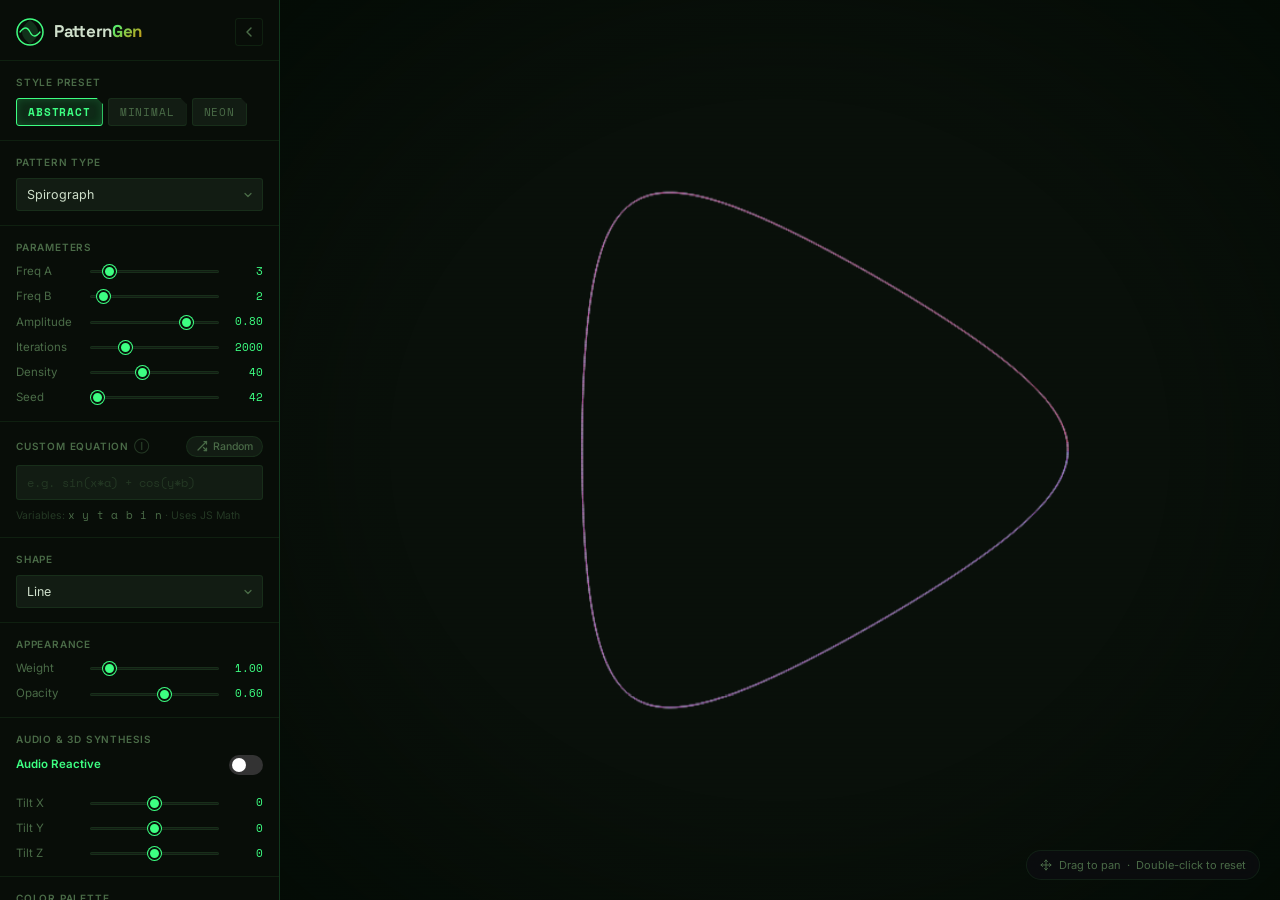
==== commit b9db8497: "Hairstyle svgs and Audioreactive patterns" ====
--- a/PatternGen/index.html
+++ b/PatternGen/index.html
@@ -197,6 +197,59 @@
                 </div>
             </div>
 
+            <!-- Audio & 3D Synthesis -->
+            <div class="control-group">
+                <label class="group-label">Audio & 3D Synthesis</label>
+
+                <div style="display: flex; align-items: center; justify-content: space-between; margin-bottom: 12px;">
+                    <span class="slider-label" style="color: var(--accent-a); font-weight: 600;">Audio Reactive</span>
+                    <label class="switch" style="position: relative; display: inline-block; width: 34px; height: 20px;">
+                        <input type="checkbox" id="audio-reactive" style="opacity: 0; width: 0; height: 0;">
+                        <span class="slider round"
+                            style="position: absolute; cursor: pointer; top: 0; left: 0; right: 0; bottom: 0; background-color: #333; transition: .4s; border-radius: 34px;"></span>
+                        <style>
+                            .switch input:checked+.slider {
+                                background-color: var(--accent-a);
+                            }
+
+                            .switch .slider:before {
+                                position: absolute;
+                                content: "";
+                                height: 14px;
+                                width: 14px;
+                                left: 3px;
+                                bottom: 3px;
+                                background-color: white;
+                                transition: .4s;
+                                border-radius: 50%;
+                            }
+
+                            .switch input:checked+.slider:before {
+                                transform: translateX(14px);
+                            }
+                        </style>
+                    </label>
+                </div>
+
+                <div class="slider-row">
+                    <span class="slider-label">Tilt X</span>
+                    <input type="range" id="tilt-x" class="styled-range" min="-90" max="90" step="1" value="0" />
+                    <span class="slider-val" id="tilt-x-val">0</span>
+                </div>
+
+                <div class="slider-row">
+                    <span class="slider-label">Tilt Y</span>
+                    <input type="range" id="tilt-y" class="styled-range" min="-90" max="90" step="1" value="0" />
+                    <span class="slider-val" id="tilt-y-val">0</span>
+                </div>
+
+                <div class="slider-row">
+                    <span class="slider-label">Tilt Z</span>
+                    <input type="range" id="tilt-z" class="styled-range" min="-180" max="180" step="1" value="0" />
+                    <span class="slider-val" id="tilt-z-val">0</span>
+                </div>
+            </div>
+
             <!-- Color Palette -->
             <div class="control-group">
                 <label class="group-label" for="color-palette">Color Palette</label>
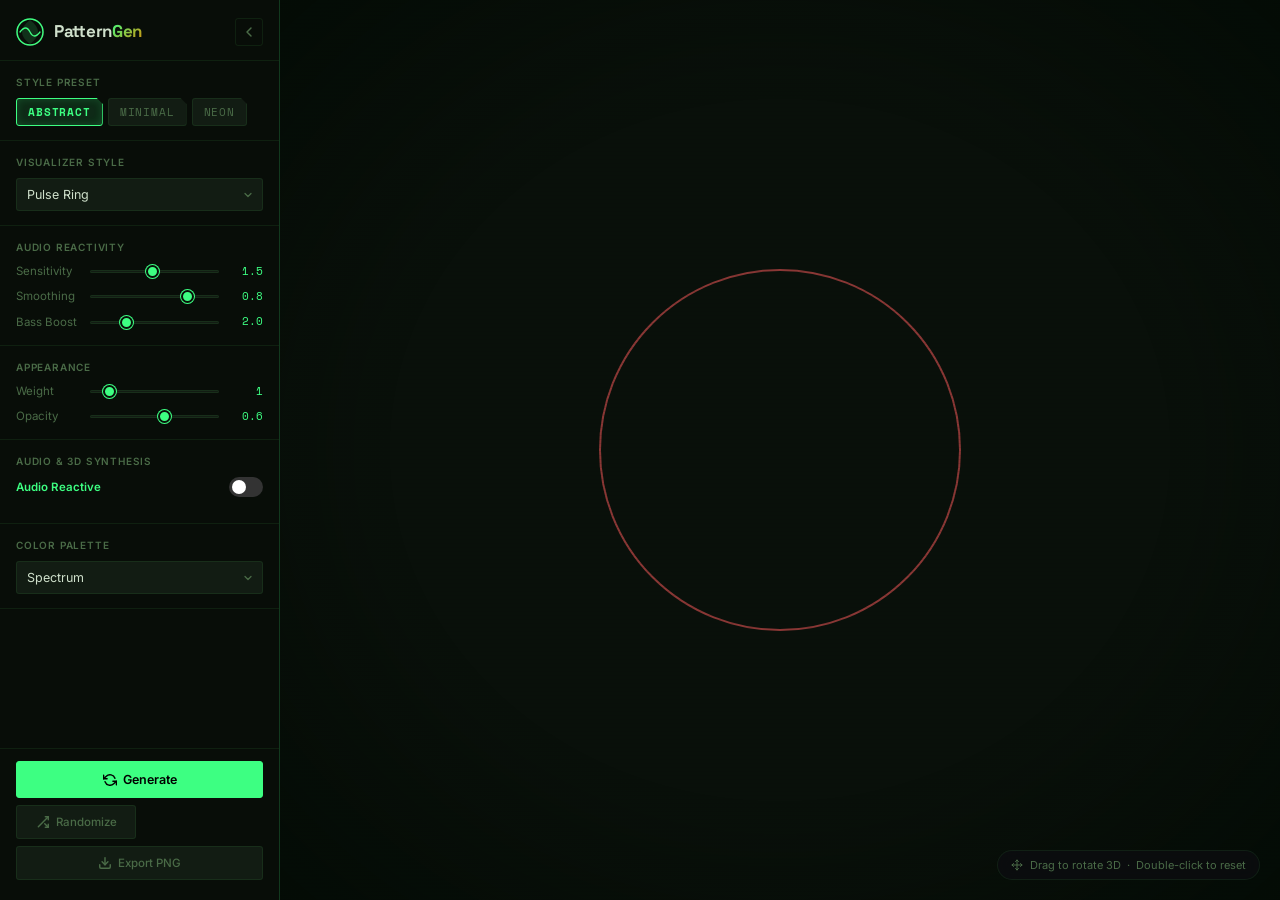
==== commit 28fb8bf1: "Change in patGen" ====
--- a/PatternGen/index.html
+++ b/PatternGen/index.html
@@ -63,21 +63,17 @@
                 </div>
             </div>
 
-            <!-- Pattern Type -->
-            <div class="control-group">
-                <label class="group-label" for="pattern-type">Pattern Type</label>
+            <!-- Visualizer Style -->
+            <div class="control-group">
+                <label class="group-label" for="visualizer-style">Visualizer Style</label>
                 <div class="select-wrap">
-                    <select id="pattern-type" class="styled-select">
-                        <option value="spirograph">Spirograph</option>
-                        <option value="lissajous">Lissajous</option>
-                        <option value="rose">Rose Curve</option>
-                        <option value="flowfield">Flow Field</option>
-                        <option value="truchet">Truchet Tiles</option>
-                        <option value="gridnoise">Grid Noise</option>
-                        <option value="fractal">Fractal Burst</option>
-                        <option value="crosshatch">Crosshatch</option>
-                        <option value="lattice">Lattice</option>
-                        <option value="densehatch">Dense Hatch</option>
+                    <select id="visualizer-style" class="styled-select">
+                        <option value="pulse_ring">Pulse Ring</option>
+                        <option value="sonic_wave">Sonic Wave</option>
+                        <option value="bass_core">Bass Core</option>
+                        <option value="stardust_vortex">Stardust Vortex</option>
+                        <option value="quantum_grid">Quantum Grid</option>
+                        <option value="neon_threads">Neon Threads</option>
                     </select>
                     <svg class="select-arrow" width="12" height="12" viewBox="0 0 24 24" fill="none"
                         stroke="currentColor" stroke-width="2.5" stroke-linecap="round" stroke-linejoin="round"
@@ -87,97 +83,28 @@
                 </div>
             </div>
 
-            <!-- Numeric Controls -->
-            <div class="control-group">
-                <label class="group-label">Parameters</label>
-
-                <div class="slider-row">
-                    <span class="slider-label">Freq A</span>
-                    <input type="range" id="freq-a" class="styled-range" min="1" max="20" step="0.5" value="3" />
-                    <span class="slider-val" id="freq-a-val">3</span>
-                </div>
-
-                <div class="slider-row">
-                    <span class="slider-label">Freq B</span>
-                    <input type="range" id="freq-b" class="styled-range" min="1" max="20" step="0.5" value="2" />
-                    <span class="slider-val" id="freq-b-val">2</span>
-                </div>
-
-                <div class="slider-row">
-                    <span class="slider-label">Amplitude</span>
-                    <input type="range" id="amplitude" class="styled-range" min="0.1" max="1" step="0.01" value="0.8" />
-                    <span class="slider-val" id="amplitude-val">0.8</span>
-                </div>
-
-                <div class="slider-row">
-                    <span class="slider-label">Iterations</span>
-                    <input type="range" id="iterations" class="styled-range" min="50" max="8000" step="50"
-                        value="2000" />
-                    <span class="slider-val" id="iterations-val">2000</span>
-                </div>
-
-                <div class="slider-row">
-                    <span class="slider-label">Density</span>
-                    <input type="range" id="density" class="styled-range" min="1" max="100" step="1" value="40" />
-                    <span class="slider-val" id="density-val">40</span>
-                </div>
-
-                <div class="slider-row">
-                    <span class="slider-label">Seed</span>
-                    <input type="range" id="seed" class="styled-range" min="0" max="9999" step="1" value="42" />
-                    <span class="slider-val" id="seed-val">42</span>
-                </div>
-            </div>
-
-            <!-- Equation field -->
-            <div class="control-group">
-                <div class="eq-label-row">
-                    <label class="group-label" for="equation">Custom Equation
-                        <span class="group-hint"
-                            title="Variables: x, y, t, a, b, i, n. Applied per iteration to modulate the output.">ⓘ</span>
-                    </label>
-                    <button class="btn-rand-eq" id="btn-rand-eq" title="Pick a random equation"
-                        aria-label="Random equation">
-                        <svg width="12" height="12" viewBox="0 0 24 24" fill="none" stroke="currentColor"
-                            stroke-width="2.5" stroke-linecap="round" stroke-linejoin="round">
-                            <polyline points="16 3 21 3 21 8" />
-                            <line x1="4" y1="20" x2="21" y2="3" />
-                            <polyline points="21 16 21 21 16 21" />
-                            <line x1="15" y1="15" x2="21" y2="21" />
-                        </svg>
-                        Random
-                    </button>
-                </div>
-                <div class="eq-input-wrap">
-                    <input type="text" id="equation" class="eq-input" placeholder="e.g. sin(x*a) + cos(y*b)"
-                        spellcheck="false" autocomplete="off" />
-                    <span class="eq-status" id="eq-status"></span>
-                </div>
-                <p class="eq-hint">Variables: <code>x y t a b i n</code> · Uses JS Math</p>
-            </div>
-
-            <!-- Shape & Style -->
-            <div class="control-group">
-                <label class="group-label" for="shape-type">Shape</label>
-                <div class="select-wrap">
-                    <select id="shape-type" class="styled-select">
-                        <option value="line">Line</option>
-                        <option value="circle">Circle</option>
-                        <option value="polygon">Polygon</option>
-                        <option value="arc">Arc</option>
-                        <option value="dot">Dot</option>
-                    </select>
-                    <svg class="select-arrow" width="12" height="12" viewBox="0 0 24 24" fill="none"
-                        stroke="currentColor" stroke-width="2.5" stroke-linecap="round" stroke-linejoin="round"
-                        aria-hidden="true">
-                        <polyline points="6 9 12 15 18 9"></polyline>
-                    </svg>
-                </div>
-                <!-- Polygon sides — shown only when shape = polygon -->
-                <div class="slider-row poly-sides-row" id="poly-sides-row">
-                    <span class="slider-label">Sides</span>
-                    <input type="range" id="poly-sides" class="styled-range" min="3" max="12" step="1" value="6" />
-                    <span class="slider-val" id="poly-sides-val">6</span>
+            <!-- Audio Reactivity Controls -->
+            <div class="control-group">
+                <label class="group-label">Audio Reactivity</label>
+
+                <div class="slider-row">
+                    <span class="slider-label">Sensitivity</span>
+                    <input type="range" id="sensitivity" class="styled-range" min="0.1" max="3" step="0.1"
+                        value="1.5" />
+                    <span class="slider-val" id="sensitivity-val">1.5</span>
+                </div>
+
+                <div class="slider-row">
+                    <span class="slider-label">Smoothing</span>
+                    <input type="range" id="smoothing" class="styled-range" min="0.1" max="0.99" step="0.01"
+                        value="0.8" />
+                    <span class="slider-val" id="smoothing-val">0.8</span>
+                </div>
+
+                <div class="slider-row">
+                    <span class="slider-label">Bass Boost</span>
+                    <input type="range" id="bass-boost" class="styled-range" min="1" max="5" step="0.1" value="2.0" />
+                    <span class="slider-val" id="bass-boost-val">2.0</span>
                 </div>
             </div>
 
@@ -231,23 +158,6 @@
                     </label>
                 </div>
 
-                <div class="slider-row">
-                    <span class="slider-label">Tilt X</span>
-                    <input type="range" id="tilt-x" class="styled-range" min="-90" max="90" step="1" value="0" />
-                    <span class="slider-val" id="tilt-x-val">0</span>
-                </div>
-
-                <div class="slider-row">
-                    <span class="slider-label">Tilt Y</span>
-                    <input type="range" id="tilt-y" class="styled-range" min="-90" max="90" step="1" value="0" />
-                    <span class="slider-val" id="tilt-y-val">0</span>
-                </div>
-
-                <div class="slider-row">
-                    <span class="slider-label">Tilt Z</span>
-                    <input type="range" id="tilt-z" class="styled-range" min="-180" max="180" step="1" value="0" />
-                    <span class="slider-val" id="tilt-z-val">0</span>
-                </div>
             </div>
 
             <!-- Color Palette -->
@@ -323,14 +233,14 @@
                 <span class="stage-preset-badge" id="active-preset-badge">Abstract</span>
             </div>
 
-            <canvas id="pattern-canvas" title="Drag to pan · Double-click to reset"></canvas>
+            <canvas id="pattern-canvas" title="Drag to rotate 3D · Double-click to reset"></canvas>
             <!-- Pan hint (fades after first drag) -->
             <div class="pan-hint" id="pan-hint" aria-hidden="true">
                 <svg width="12" height="12" viewBox="0 0 24 24" fill="none" stroke="currentColor" stroke-width="2"
                     stroke-linecap="round" stroke-linejoin="round">
                     <path d="M5 9l-3 3 3 3M9 5l3-3 3 3M15 19l-3 3-3-3M19 9l3 3-3 3M2 12h20M12 2v20" />
                 </svg>
-                Drag to pan &nbsp;·&nbsp; Double-click to reset
+                Drag to rotate 3D &nbsp;·&nbsp; Double-click to reset
             </div>
 
             <!-- Render overlay (loading spinner) -->
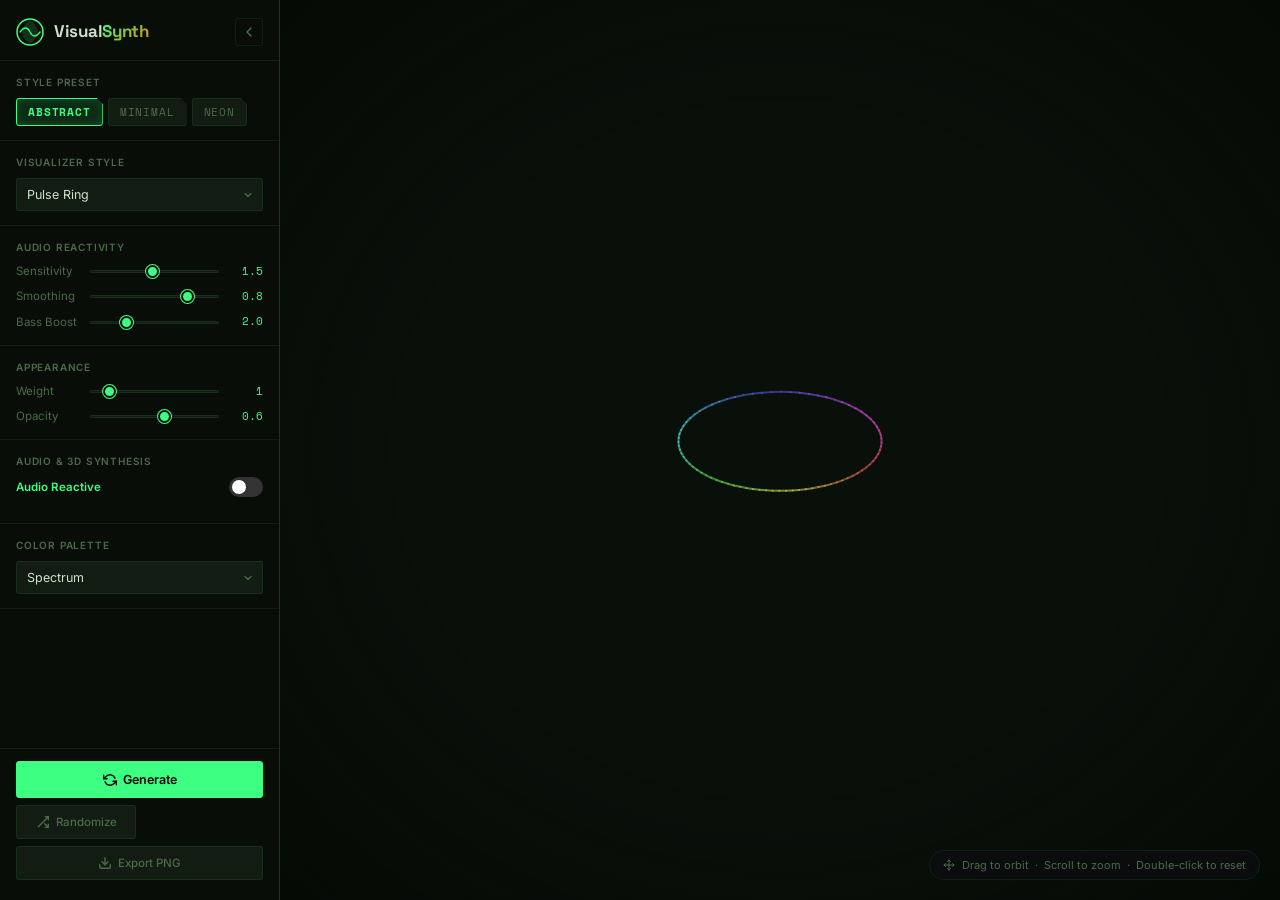
==== commit bd533891: "nameChange" ====
--- a/PatternGen/index.html
+++ b/PatternGen/index.html
@@ -4,9 +4,9 @@
 <head>
     <meta charset="UTF-8" />
     <meta name="viewport" content="width=device-width, initial-scale=1.0" />
-    <title>Pattern Generator — EverydAI</title>
+    <title>Visual Synthesizer — EverydAI</title>
     <meta name="description"
-        content="Procedural aesthetic pattern generator — abstract, minimal, grunge, neon, organic. Driven by math, equations, and shapes." />
+        content="Immersive 3D audio-reactive visualizer — orbit, zoom, and fly through fractal galaxies, quantum grids, and neon threads." />
     <link rel="preconnect" href="https://fonts.googleapis.com" />
     <link rel="preconnect" href="https://fonts.gstatic.com" crossorigin />
     <link
@@ -43,7 +43,7 @@
                             </linearGradient>
                         </defs>
                     </svg>
-                    <span class="app-title">Pattern<span class="accent-text">Gen</span></span>
+                    <span class="app-title">Visual<span class="accent-text">Synth</span></span>
                 </div>
                 <button class="sidebar-toggle" id="sidebar-toggle" title="Collapse sidebar" aria-label="Toggle sidebar">
                     <svg width="16" height="16" viewBox="0 0 24 24" fill="none" stroke="currentColor" stroke-width="2.2"
@@ -74,6 +74,7 @@
                         <option value="stardust_vortex">Stardust Vortex</option>
                         <option value="quantum_grid">Quantum Grid</option>
                         <option value="neon_threads">Neon Threads</option>
+                        <option value="fractal_destruction">Fractal Destruction</option>
                     </select>
                     <svg class="select-arrow" width="12" height="12" viewBox="0 0 24 24" fill="none"
                         stroke="currentColor" stroke-width="2.5" stroke-linecap="round" stroke-linejoin="round"
@@ -172,6 +173,7 @@
                         <option value="neon">Neon</option>
                         <option value="fire">Fire</option>
                         <option value="ice">Ice</option>
+                        <option value="psychedelic">Psychedelic</option>
                     </select>
                     <svg class="select-arrow" width="12" height="12" viewBox="0 0 24 24" fill="none"
                         stroke="currentColor" stroke-width="2.5" stroke-linecap="round" stroke-linejoin="round"
@@ -233,14 +235,14 @@
                 <span class="stage-preset-badge" id="active-preset-badge">Abstract</span>
             </div>
 
-            <canvas id="pattern-canvas" title="Drag to rotate 3D · Double-click to reset"></canvas>
+            <canvas id="pattern-canvas" title="Drag to orbit · Scroll to zoom · Double-click to reset"></canvas>
             <!-- Pan hint (fades after first drag) -->
             <div class="pan-hint" id="pan-hint" aria-hidden="true">
                 <svg width="12" height="12" viewBox="0 0 24 24" fill="none" stroke="currentColor" stroke-width="2"
                     stroke-linecap="round" stroke-linejoin="round">
                     <path d="M5 9l-3 3 3 3M9 5l3-3 3 3M15 19l-3 3-3-3M19 9l3 3-3 3M2 12h20M12 2v20" />
                 </svg>
-                Drag to rotate 3D &nbsp;·&nbsp; Double-click to reset
+                Drag to orbit &nbsp;·&nbsp; Scroll to zoom &nbsp;·&nbsp; Double-click to reset
             </div>
 
             <!-- Render overlay (loading spinner) -->
